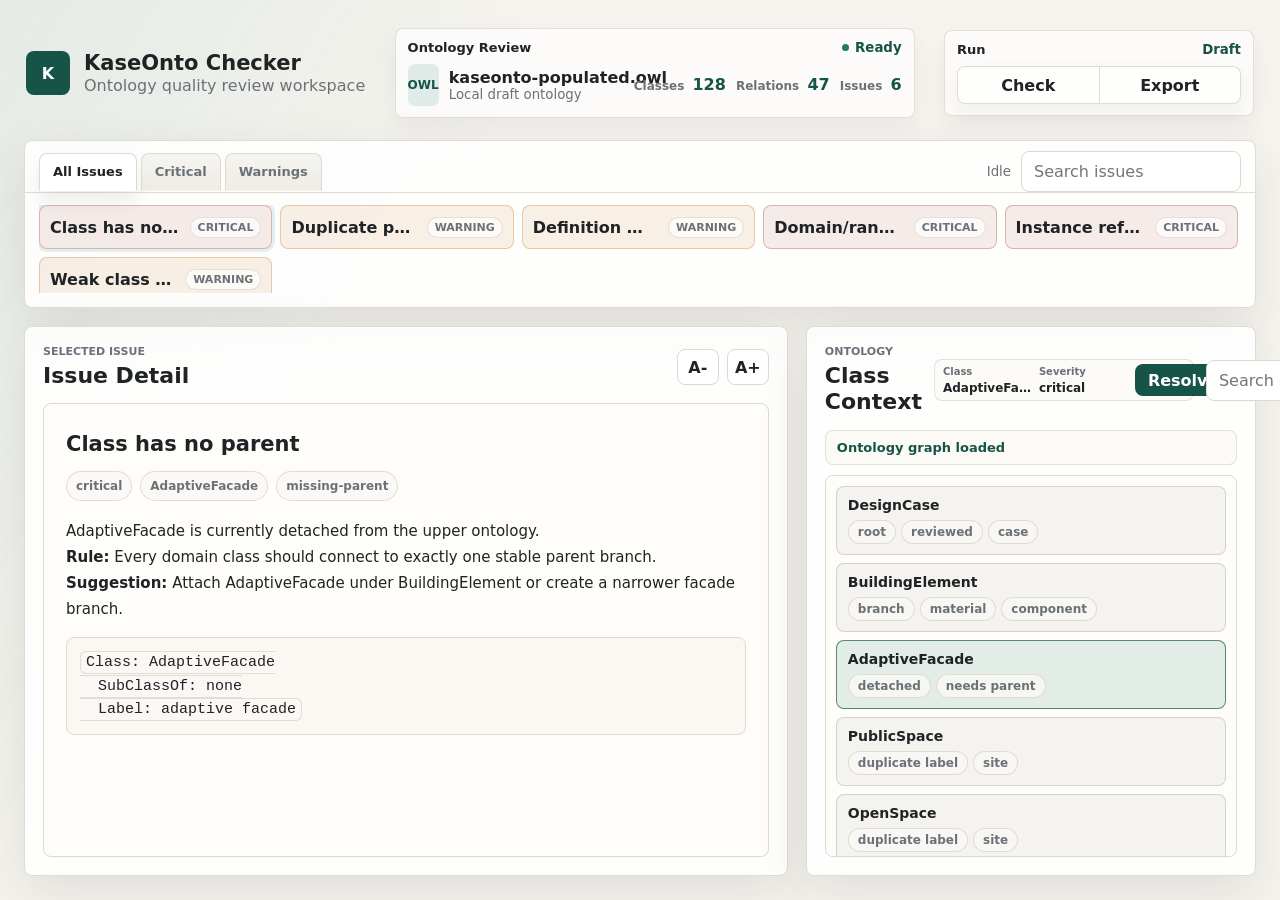
==== ontology checker/index.html @ 256a2a34 "init" ====
<!doctype html>
<html lang="zh-Hant">
  <head>
    <meta charset="utf-8" />
    <meta name="viewport" content="width=device-width, initial-scale=1" />
    <title>KaseOnto Ontology Checker</title>
    <link rel="stylesheet" href="./styles.css" />
  </head>
  <body>
    <main class="app-shell">
      <section class="main-column">
        <header class="brand">
          <div class="brand-main">
            <div class="brand-mark">K</div>
            <div>
              <h1>KaseOnto Checker</h1>
              <p>Ontology quality review workspace</p>
            </div>
          </div>

          <div class="compact-review document-summary" aria-label="Ontology summary">
            <div class="compact-review-title">
              <span>Ontology Review</span>
              <small><i></i>Ready</small>
            </div>
            <div class="document-file">
              <span class="file-icon">OWL</span>
              <span>
                <strong>kaseonto-populated.owl</strong>
                <small>Local draft ontology</small>
              </span>
            </div>
            <div class="compact-stats">
              <span>Classes <strong id="class-count">128</strong></span>
              <span>Relations <strong id="relation-count">47</strong></span>
              <span>Issues <strong id="issue-count">9</strong></span>
            </div>
          </div>

          <div class="compact-review result-card" aria-label="Checker actions">
            <div class="compact-review-title">
              <span>Run</span>
              <small>Draft</small>
            </div>
            <div class="result-actions">
              <button id="run-check" class="secondary-action" type="button">Check</button>
              <button id="export-report" class="secondary-action" type="button">Export</button>
            </div>
          </div>
        </header>

        <section class="panel issue-panel compact-issue-panel" aria-labelledby="issue-title">
          <div class="panel-heading">
            <div class="issue-tabs" role="tablist" aria-label="Issue list tabs">
              <button
                id="issue-title"
                class="issue-tab is-active"
                type="button"
                role="tab"
                aria-selected="true"
                data-filter="all"
              >
                All Issues
              </button>
              <button class="issue-tab" type="button" role="tab" aria-selected="false" data-filter="critical">
                Critical
              </button>
              <button class="issue-tab" type="button" role="tab" aria-selected="false" data-filter="warning">
                Warnings
              </button>
            </div>
            <div class="issue-head-actions">
              <small id="checker-status">Idle</small>
              <input id="issue-search" type="search" placeholder="Search issues" aria-label="Search issues" />
            </div>
          </div>
          <div id="issue-list" class="issue-list"></div>
        </section>

        <div class="review-grid">
          <section class="reader-card" aria-labelledby="detail-title">
            <div class="reader-toolbar">
              <div>
                <p class="eyebrow">Selected issue</p>
                <h2 id="detail-title">Issue Detail</h2>
              </div>
              <div class="reader-actions">
                <button id="decrease-font" class="icon-button" type="button" title="Decrease text size">A-</button>
                <button id="increase-font" class="icon-button" type="button" title="Increase text size">A+</button>
              </div>
            </div>
            <article id="issue-detail" class="issue-detail" tabindex="0"></article>
          </section>

          <section class="ontology-card" aria-labelledby="ontology-title">
            <div class="ontology-toolbar">
              <div>
                <p class="eyebrow">Ontology</p>
                <h2 id="ontology-title">Class Context</h2>
              </div>
              <div class="ontology-selection" aria-label="Selected ontology context">
                <div class="mapping-item">
                  <span>Class</span>
                  <strong id="selected-class-label">None</strong>
                </div>
                <div class="mapping-item">
                  <span>Severity</span>
                  <strong id="selected-severity-label">None</strong>
                </div>
                <button id="mark-resolved" class="save-population" type="button">Resolve</button>
              </div>
              <input id="class-search" type="search" placeholder="Search classes" aria-label="Search classes" />
            </div>
            <div id="ontology-status" class="ontology-status is-loaded">Ontology graph loaded</div>
            <div id="class-list" class="class-list" aria-label="Ontology classes"></div>
          </section>
        </div>
      </section>
    </main>

    <script src="./app.js"></script>
  </body>
</html>
---- ontology checker/styles.css ----
:root {
  color-scheme: light;
  --bg: #f6f4ef;
  --surface: #ffffff;
  --surface-soft: #faf8f4;
  --ink: #202325;
  --muted: #6b7177;
  --line: #ded9cf;
  --accent: #1f7a68;
  --accent-deep: #155447;
  --amber: #c57a28;
  --danger: #a44634;
  --blue: #4667b8;
  --shadow: 0 18px 50px rgba(35, 38, 40, 0.1);
  --radius: 8px;
  --reader-font-size: 15px;
}

* {
  box-sizing: border-box;
}

body {
  margin: 0;
  overflow: hidden;
  min-height: 100vh;
  background:
    linear-gradient(120deg, rgba(31, 122, 104, 0.08), transparent 32%),
    var(--bg);
  color: var(--ink);
  font-family:
    Inter, ui-sans-serif, system-ui, -apple-system, BlinkMacSystemFont, "Segoe UI",
    "Noto Sans TC", sans-serif;
}

button,
input {
  font: inherit;
}

button {
  cursor: pointer;
}

h1,
h2,
p {
  margin: 0;
}

.app-shell {
  height: 100vh;
  min-height: 100vh;
  padding: 24px;
}

.main-column {
  display: grid;
  grid-template-rows: auto 168px minmax(420px, 1fr);
  gap: 18px;
  height: calc(100vh - 48px);
  min-height: calc(100vh - 48px);
}

.brand {
  display: flex;
  align-items: center;
  justify-content: space-between;
  gap: 14px;
  padding: 4px 2px;
}

.brand-main {
  display: flex;
  align-items: center;
  gap: 14px;
  min-width: 0;
  flex: 0 1 auto;
}

.brand-mark {
  display: grid;
  width: 44px;
  height: 44px;
  place-items: center;
  border-radius: 8px;
  background: var(--accent-deep);
  color: white;
  font-weight: 800;
}

.brand h1 {
  font-size: 21px;
  line-height: 1.15;
}

.brand p,
small,
.eyebrow {
  color: var(--muted);
}

.compact-review {
  flex: 1;
  min-width: 310px;
  max-width: 520px;
  border: 1px solid rgba(222, 217, 207, 0.85);
  border-radius: 8px;
  background: rgba(255, 255, 255, 0.64);
  padding: 11px 12px;
  box-shadow: 0 10px 26px rgba(35, 38, 40, 0.06);
}

.document-summary {
  display: grid;
  grid-template-columns: minmax(180px, 1fr) auto;
  gap: 9px 14px;
}

.document-summary .compact-review-title {
  grid-column: 1 / -1;
}

.document-file {
  display: flex;
  min-width: 0;
  align-items: center;
  gap: 10px;
}

.document-file strong,
.document-file small {
  display: block;
}

.document-file strong {
  overflow: hidden;
  text-overflow: ellipsis;
  white-space: nowrap;
}

.file-icon {
  display: grid;
  width: 42px;
  height: 42px;
  place-items: center;
  border-radius: 7px;
  background: rgba(31, 122, 104, 0.12);
  color: var(--accent-deep);
  font-size: 12px;
  font-weight: 900;
}

.compact-review-title,
.compact-stats {
  display: flex;
  align-items: center;
  justify-content: space-between;
  gap: 10px;
}

.compact-review-title span {
  font-size: 13px;
  font-weight: 800;
}

.compact-review-title small {
  display: inline-flex;
  align-items: center;
  gap: 6px;
  color: var(--accent-deep);
  font-weight: 800;
}

.compact-review-title i {
  width: 7px;
  height: 7px;
  border-radius: 50%;
  background: var(--accent);
}

.compact-stats {
  justify-content: start;
}

.compact-stats span {
  color: var(--muted);
  font-size: 12px;
  font-weight: 700;
}

.compact-stats strong {
  margin-left: 4px;
  color: var(--accent-deep);
  font-size: 16px;
  line-height: 1;
}

.result-card {
  display: flex;
  flex: 0 0 310px;
  max-width: 310px;
  flex-direction: column;
  justify-content: space-between;
}

.result-card .compact-review-title {
  margin-bottom: 9px;
}

.result-actions {
  display: flex;
  align-items: center;
  overflow: hidden;
  border: 1px solid rgba(222, 217, 207, 0.9);
  border-radius: 8px;
  background: rgba(255, 255, 255, 0.68);
  box-shadow: 0 8px 20px rgba(35, 38, 40, 0.055);
}

.secondary-action {
  flex: 1;
  min-height: 36px;
  border: 0;
  border-radius: 0;
  background: transparent;
  color: var(--ink);
  padding: 8px 13px;
  font-weight: 800;
}

.result-actions .secondary-action + .secondary-action {
  border-left: 1px solid rgba(222, 217, 207, 0.9);
}

.secondary-action:hover {
  background: rgba(31, 122, 104, 0.09);
  color: var(--accent-deep);
}

.panel,
.reader-card,
.ontology-card {
  border: 1px solid rgba(222, 217, 207, 0.9);
  border-radius: var(--radius);
  background: rgba(255, 255, 255, 0.86);
  box-shadow: var(--shadow);
}

.panel-heading,
.reader-toolbar {
  display: flex;
  align-items: center;
  justify-content: space-between;
  gap: 16px;
}

.issue-panel {
  display: flex;
  flex-direction: column;
  min-height: 0;
  padding: 10px 14px 14px;
}

.issue-panel .panel-heading {
  align-items: center;
  border-bottom: 1px solid rgba(222, 217, 207, 0.9);
  gap: 12px;
  margin: 0 -14px 12px;
  padding: 0 14px;
}

.issue-tabs {
  display: flex;
  align-items: end;
  gap: 4px;
  min-width: 0;
}

.issue-tab {
  position: relative;
  min-height: 38px;
  border: 1px solid rgba(222, 217, 207, 0.95);
  border-bottom-color: transparent;
  border-radius: 8px 8px 0 0;
  color: var(--ink);
  padding: 8px 13px;
  font-size: 13px;
  font-weight: 850;
}

.issue-tab.is-active {
  background: rgba(255, 255, 255, 0.96);
  box-shadow: 0 10px 18px rgba(35, 38, 40, 0.07);
}

.issue-tab:not(.is-active) {
  background: linear-gradient(180deg, rgba(244, 242, 237, 0.82), rgba(232, 228, 219, 0.7));
  color: var(--muted);
}

.issue-tab:not(.is-active):hover {
  background: rgba(31, 122, 104, 0.08);
  color: var(--accent-deep);
}

.issue-head-actions {
  display: flex;
  align-items: center;
  gap: 10px;
}

#issue-search,
#class-search {
  width: 220px;
  border: 1px solid var(--line);
  border-radius: 8px;
  background: white;
  padding: 10px 12px;
  outline: none;
}

#issue-search:focus,
#class-search:focus {
  border-color: var(--accent);
  box-shadow: 0 0 0 3px rgba(31, 122, 104, 0.12);
}

.issue-list {
  display: grid;
  grid-template-columns: repeat(auto-fill, minmax(210px, 1fr));
  gap: 8px;
  flex: 1;
  min-height: 0;
  overflow: auto;
  padding-right: 3px;
}

.issue-chip {
  position: relative;
  display: flex;
  min-width: 0;
  align-items: center;
  justify-content: space-between;
  gap: 10px;
  min-height: 44px;
  border: 1px solid rgba(78, 82, 86, 0.24);
  border-radius: 8px;
  background: rgba(78, 82, 86, 0.08);
  color: var(--ink);
  padding: 9px 10px;
  text-align: left;
}

.issue-chip:hover,
.issue-chip.is-selected {
  border-color: rgba(21, 84, 71, 0.72);
  background: rgba(31, 122, 104, 0.14);
  box-shadow: 0 0 0 3px rgba(31, 122, 104, 0.11);
}

.issue-chip[data-severity="critical"] {
  border-color: rgba(164, 70, 52, 0.34);
  background: rgba(164, 70, 52, 0.1);
}

.issue-chip[data-severity="warning"] {
  border-color: rgba(197, 122, 40, 0.34);
  background: rgba(197, 122, 40, 0.11);
}

.issue-chip span {
  overflow: hidden;
  font-weight: 800;
  text-overflow: ellipsis;
  white-space: nowrap;
}

.issue-chip small {
  flex: 0 0 auto;
  border: 1px solid rgba(222, 217, 207, 0.8);
  border-radius: 999px;
  background: rgba(255, 255, 255, 0.68);
  padding: 3px 7px;
  font-size: 11px;
  font-weight: 850;
  text-transform: uppercase;
}

.review-grid {
  display: grid;
  grid-template-columns: minmax(0, 62%) minmax(340px, 1fr);
  gap: 18px;
  height: 100%;
  min-height: 0;
}

.reader-card,
.ontology-card {
  display: flex;
  min-height: 0;
  flex-direction: column;
  padding: 18px;
}

.reader-toolbar,
.ontology-toolbar {
  flex: 0 0 auto;
  padding-bottom: 14px;
}

.reader-toolbar h2,
.ontology-toolbar h2 {
  font-size: 22px;
  line-height: 1.2;
}

.eyebrow {
  margin-bottom: 5px;
  font-size: 11px;
  font-weight: 800;
  letter-spacing: 0;
  text-transform: uppercase;
}

.reader-actions {
  display: flex;
  gap: 8px;
}

.icon-button {
  width: 42px;
  height: 36px;
  border: 1px solid var(--line);
  border-radius: 8px;
  background: white;
  color: var(--ink);
  font-weight: 800;
}

.icon-button:hover {
  border-color: var(--accent);
  color: var(--accent-deep);
}

.issue-detail {
  flex: 1;
  min-height: 0;
  overflow: auto;
  border: 1px solid var(--line);
  border-radius: 8px;
  background: #fffdf9;
  padding: 22px;
  font-size: var(--reader-font-size);
  line-height: 1.72;
}

.issue-detail h3 {
  margin: 0 0 8px;
  font-size: 21px;
}

.issue-detail .detail-meta {
  display: flex;
  flex-wrap: wrap;
  gap: 8px;
  margin-bottom: 18px;
}

.issue-detail .detail-meta span,
.class-pill {
  border: 1px solid rgba(222, 217, 207, 0.9);
  border-radius: 999px;
  background: rgba(250, 248, 244, 0.82);
  color: var(--muted);
  padding: 4px 9px;
  font-size: 12px;
  font-weight: 800;
}

.issue-detail code {
  border: 1px solid rgba(222, 217, 207, 0.88);
  border-radius: 6px;
  background: rgba(250, 248, 244, 0.9);
  padding: 2px 5px;
}

.issue-detail pre {
  overflow: auto;
  border: 1px solid var(--line);
  border-radius: 8px;
  background: rgba(250, 248, 244, 0.76);
  padding: 13px;
  line-height: 1.55;
}

.ontology-toolbar {
  display: flex;
  align-items: center;
  justify-content: space-between;
  gap: 12px;
}

.ontology-selection {
  display: grid;
  grid-template-columns: minmax(88px, 1fr) minmax(88px, 1fr) auto;
  gap: 8px;
  align-items: center;
  flex: 1;
  min-width: 260px;
  min-height: 42px;
  border: 1px solid rgba(222, 217, 207, 0.78);
  border-radius: 8px;
  background: rgba(250, 248, 244, 0.58);
  padding: 4px 6px 4px 8px;
}

.mapping-item {
  min-width: 0;
}

.mapping-item span {
  display: block;
  color: var(--muted);
  font-size: 10px;
  font-weight: 800;
}

.mapping-item strong {
  display: block;
  overflow: hidden;
  margin-top: 4px;
  color: var(--ink);
  font-size: 12px;
  text-overflow: ellipsis;
  white-space: nowrap;
}

.save-population {
  min-height: 32px;
  border: 1px solid rgba(21, 84, 71, 0.36);
  border-radius: 8px;
  background: var(--accent-deep);
  color: white;
  padding: 5px 12px;
  font-weight: 850;
}

.save-population:hover {
  background: var(--accent);
}

.ontology-status {
  margin-bottom: 10px;
  border: 1px solid rgba(222, 217, 207, 0.76);
  border-radius: 8px;
  background: rgba(250, 248, 244, 0.7);
  color: var(--muted);
  padding: 9px 11px;
  font-size: 13px;
  font-weight: 700;
}

.ontology-status.is-loaded {
  color: var(--accent-deep);
}

.class-list {
  display: flex;
  flex: 1;
  min-height: 0;
  overflow: auto;
  flex-direction: column;
  gap: 8px;
  border: 1px solid var(--line);
  border-radius: 8px;
  background: #fffdf9;
  padding: 10px;
}

.class-row {
  border: 1px solid rgba(78, 82, 86, 0.2);
  border-radius: 8px;
  background: rgba(78, 82, 86, 0.06);
  color: var(--ink);
  padding: 10px 11px;
  text-align: left;
}

.class-row.is-active {
  border-color: rgba(21, 84, 71, 0.68);
  background: rgba(31, 122, 104, 0.12);
}

.class-row strong {
  display: block;
  overflow: hidden;
  margin-bottom: 7px;
  font-size: 14px;
  text-overflow: ellipsis;
  white-space: nowrap;
}

.class-row div {
  display: flex;
  flex-wrap: wrap;
  gap: 5px;
}

@media (max-width: 980px) {
  body {
    overflow: auto;
  }

  .app-shell {
    height: auto;
  }

  .main-column {
    height: auto;
    min-height: auto;
    grid-template-rows: auto;
  }

  .brand,
  .ontology-toolbar,
  .panel-heading {
    align-items: stretch;
    flex-direction: column;
  }

  .compact-review,
  .result-card {
    width: 100%;
    max-width: none;
  }

  .review-grid {
    grid-template-columns: 1fr;
    height: auto;
  }

  .reader-card,
  .ontology-card,
  .issue-panel {
    min-height: 420px;
  }

  .issue-list {
    max-height: 260px;
  }
}

@media (max-width: 520px) {
  .app-shell {
    padding: 14px;
  }

  .issue-head-actions,
  .ontology-selection {
    align-items: stretch;
    flex-direction: column;
  }

  .ontology-selection {
    display: flex;
  }

  #issue-search,
  #class-search {
    width: 100%;
  }
}
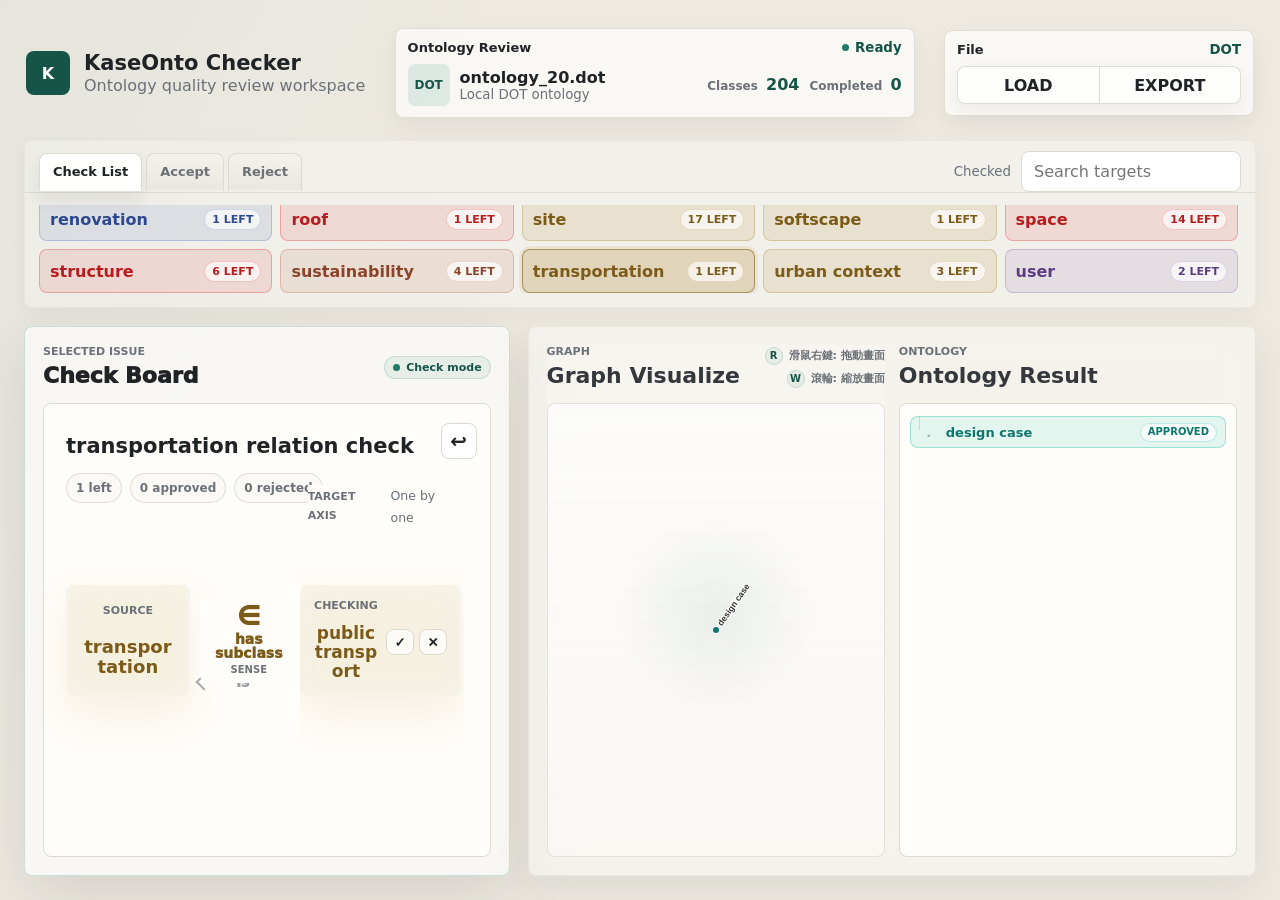
==== commit 0608bfae: "CHECKER FINISH" ====
--- a/ontology checker/index.html
+++ b/ontology checker/index.html
@@ -24,27 +24,27 @@
               <small><i></i>Ready</small>
             </div>
             <div class="document-file">
-              <span class="file-icon">OWL</span>
+              <span class="file-icon">DOT</span>
               <span>
-                <strong>kaseonto-populated.owl</strong>
-                <small>Local draft ontology</small>
+                <strong id="ontology-file-name">ontology_20.dot</strong>
+                <small>Local DOT ontology</small>
               </span>
             </div>
             <div class="compact-stats">
               <span>Classes <strong id="class-count">128</strong></span>
-              <span>Relations <strong id="relation-count">47</strong></span>
-              <span>Issues <strong id="issue-count">9</strong></span>
+              <span>Completed <strong id="issue-count">0</strong></span>
             </div>
           </div>
 
           <div class="compact-review result-card" aria-label="Checker actions">
             <div class="compact-review-title">
-              <span>Run</span>
-              <small>Draft</small>
+              <span>File</span>
+              <small>DOT</small>
             </div>
             <div class="result-actions">
-              <button id="run-check" class="secondary-action" type="button">Check</button>
-              <button id="export-report" class="secondary-action" type="button">Export</button>
+              <button id="load-dot" class="secondary-action" type="button">LOAD</button>
+              <button id="export-report" class="secondary-action" type="button">EXPORT</button>
+              <input id="dot-file-input" class="file-input" type="file" accept=".dot,text/vnd.graphviz,text/plain" />
             </div>
           </div>
         </header>
@@ -58,20 +58,20 @@
                 type="button"
                 role="tab"
                 aria-selected="true"
-                data-filter="all"
+                data-filter="checklist"
               >
-                All Issues
+                Check List
               </button>
-              <button class="issue-tab" type="button" role="tab" aria-selected="false" data-filter="critical">
-                Critical
+              <button class="issue-tab" type="button" role="tab" aria-selected="false" data-filter="accept">
+                Accept
               </button>
-              <button class="issue-tab" type="button" role="tab" aria-selected="false" data-filter="warning">
-                Warnings
+              <button class="issue-tab" type="button" role="tab" aria-selected="false" data-filter="reject">
+                Reject
               </button>
             </div>
             <div class="issue-head-actions">
               <small id="checker-status">Idle</small>
-              <input id="issue-search" type="search" placeholder="Search issues" aria-label="Search issues" />
+              <input id="issue-search" type="search" placeholder="Search targets" aria-label="Search targets" />
             </div>
           </div>
           <div id="issue-list" class="issue-list"></div>
@@ -82,42 +82,75 @@
             <div class="reader-toolbar">
               <div>
                 <p class="eyebrow">Selected issue</p>
-                <h2 id="detail-title">Issue Detail</h2>
+                <h2 id="detail-title">Check Board</h2>
               </div>
               <div class="reader-actions">
-                <button id="decrease-font" class="icon-button" type="button" title="Decrease text size">A-</button>
-                <button id="increase-font" class="icon-button" type="button" title="Increase text size">A+</button>
+                <small id="checking-mode-status" class="mode-status"><i></i>Check mode</small>
               </div>
             </div>
+            <button id="back-target" class="back-button" type="button" title="Return to previous target">↩</button>
             <article id="issue-detail" class="issue-detail" tabindex="0"></article>
           </section>
 
-          <section class="ontology-card" aria-labelledby="ontology-title">
-            <div class="ontology-toolbar">
-              <div>
-                <p class="eyebrow">Ontology</p>
-                <h2 id="ontology-title">Class Context</h2>
-              </div>
-              <div class="ontology-selection" aria-label="Selected ontology context">
-                <div class="mapping-item">
-                  <span>Class</span>
-                  <strong id="selected-class-label">None</strong>
+          <section class="ontology-card" aria-label="Ontology result workspace">
+            <div class="ontology-result-grid">
+              <!-- 左側先保留 graph visualize 的視覺容器，之後可接上即時 graph rendering。 -->
+              <section class="graph-panel" aria-labelledby="graph-title">
+                <div class="graph-panel-heading">
+                  <div>
+                    <p class="eyebrow">Graph</p>
+                    <h2 id="graph-title">Graph Visualize</h2>
+                  </div>
+                  <div class="graph-help" aria-label="Graph controls">
+                    <div class="graph-help-item">
+                      <span class="graph-help-icon" aria-hidden="true">R</span>
+                      <span>滑鼠右鍵: 拖動畫面</span>
+                    </div>
+                    <div class="graph-help-item">
+                      <span class="graph-help-icon" aria-hidden="true">W</span>
+                      <span>滾輪: 縮放畫面</span>
+                    </div>
+                  </div>
                 </div>
-                <div class="mapping-item">
-                  <span>Severity</span>
-                  <strong id="selected-severity-label">None</strong>
+                <div id="graph-visualize" class="graph-visualize" role="img" aria-label="Ontology result radial graph"></div>
+              </section>
+
+              <!-- 右側維持既有 Ontology Result tree，讓目前的 selection 與搜尋邏輯不用改。 -->
+              <section class="result-panel" aria-labelledby="ontology-title">
+                <div class="ontology-toolbar">
+                  <div>
+                    <p class="eyebrow">Ontology</p>
+                    <h2 id="ontology-title">Ontology Result</h2>
+                  </div>
                 </div>
-                <button id="mark-resolved" class="save-population" type="button">Resolve</button>
-              </div>
-              <input id="class-search" type="search" placeholder="Search classes" aria-label="Search classes" />
+                <div id="class-list" class="class-list ontology-tree" role="tree" aria-label="Ontology result"></div>
+              </section>
             </div>
-            <div id="ontology-status" class="ontology-status is-loaded">Ontology graph loaded</div>
-            <div id="class-list" class="class-list" aria-label="Ontology classes"></div>
           </section>
         </div>
       </section>
     </main>
 
+    <dialog id="export-dialog" class="export-dialog" aria-labelledby="export-dialog-title">
+      <form id="export-form" class="export-dialog-panel" method="dialog">
+        <div class="export-dialog-heading">
+          <div>
+            <p class="eyebrow">File</p>
+            <h2 id="export-dialog-title">Export DOT</h2>
+          </div>
+          <button id="export-cancel" class="export-close-button" type="button" aria-label="Close export dialog">×</button>
+        </div>
+        <label class="export-field">
+          <span>Filename</span>
+          <input id="export-file-name" type="text" autocomplete="off" spellcheck="false" />
+        </label>
+        <p class="export-help">Choose where to save this checked ontology DOT file.</p>
+        <div class="export-dialog-actions">
+          <button class="secondary-action" type="button" id="export-save">SAVE AS</button>
+        </div>
+      </form>
+    </dialog>
+
     <script src="./app.js"></script>
   </body>
 </html>
--- a/ontology checker/styles.css
+++ b/ontology checker/styles.css
@@ -1,6 +1,6 @@
-:root {
+﻿:root {
   color-scheme: light;
-  --bg: #f6f4ef;
+  --bg: #eeeae2;
   --surface: #ffffff;
   --surface-soft: #faf8f4;
   --ink: #202325;
@@ -16,6 +16,82 @@
   --reader-font-size: 15px;
 }
 
+/* v1 ??sense ??拙楊?城????????桀??瞏???? branch class ?穿?蟡??? sense ?遴???*/
+.issue-chip,
+.relation-source,
+.relation-connector,
+.relation-target,
+.class-row,
+.ontology-node {
+  --branch-bg: rgba(78, 82, 86, 0.08);
+  --branch-border: rgba(78, 82, 86, 0.2);
+  --branch-strong-bg: rgba(78, 82, 86, 0.18);
+  --branch-strong-border: rgba(78, 82, 86, 0.42);
+  --branch-ink: #44494e;
+  --branch-chip-bg: rgba(78, 82, 86, 0.08);
+  --branch-chip-border: rgba(78, 82, 86, 0.16);
+}
+
+.branch-design-case {
+  --branch-bg: rgba(20, 184, 166, 0.12);
+  --branch-border: rgba(20, 184, 166, 0.34);
+  --branch-strong-bg: rgba(20, 184, 166, 0.25);
+  --branch-strong-border: rgba(15, 118, 110, 0.68);
+  --branch-ink: #0f766e;
+  --branch-chip-bg: rgba(20, 184, 166, 0.11);
+  --branch-chip-border: rgba(20, 184, 166, 0.26);
+}
+
+.branch-building {
+  --branch-bg: rgba(220, 38, 38, 0.11);
+  --branch-border: rgba(220, 38, 38, 0.3);
+  --branch-strong-bg: rgba(220, 38, 38, 0.23);
+  --branch-strong-border: rgba(185, 28, 28, 0.62);
+  --branch-ink: #b91c1c;
+  --branch-chip-bg: rgba(220, 38, 38, 0.1);
+  --branch-chip-border: rgba(220, 38, 38, 0.24);
+}
+
+.branch-event {
+  --branch-bg: rgba(70, 103, 184, 0.11);
+  --branch-border: rgba(70, 103, 184, 0.28);
+  --branch-strong-bg: rgba(70, 103, 184, 0.22);
+  --branch-strong-border: rgba(45, 72, 143, 0.56);
+  --branch-ink: #2d488f;
+  --branch-chip-bg: rgba(70, 103, 184, 0.1);
+  --branch-chip-border: rgba(70, 103, 184, 0.22);
+}
+
+.branch-issue {
+  --branch-bg: rgba(183, 96, 62, 0.12);
+  --branch-border: rgba(183, 96, 62, 0.3);
+  --branch-strong-bg: rgba(183, 96, 62, 0.23);
+  --branch-strong-border: rgba(139, 68, 42, 0.58);
+  --branch-ink: #8b442a;
+  --branch-chip-bg: rgba(183, 96, 62, 0.1);
+  --branch-chip-border: rgba(183, 96, 62, 0.22);
+}
+
+.branch-participant {
+  --branch-bg: rgba(123, 88, 166, 0.11);
+  --branch-border: rgba(123, 88, 166, 0.28);
+  --branch-strong-bg: rgba(123, 88, 166, 0.22);
+  --branch-strong-border: rgba(92, 61, 132, 0.56);
+  --branch-ink: #5c3d84;
+  --branch-chip-bg: rgba(123, 88, 166, 0.1);
+  --branch-chip-border: rgba(123, 88, 166, 0.22);
+}
+
+.branch-site {
+  --branch-bg: rgba(169, 126, 37, 0.13);
+  --branch-border: rgba(169, 126, 37, 0.3);
+  --branch-strong-bg: rgba(169, 126, 37, 0.24);
+  --branch-strong-border: rgba(124, 90, 24, 0.58);
+  --branch-ink: #7c5a18;
+  --branch-chip-bg: rgba(169, 126, 37, 0.11);
+  --branch-chip-border: rgba(169, 126, 37, 0.24);
+}
+
 * {
   box-sizing: border-box;
 }
@@ -25,7 +101,7 @@
   overflow: hidden;
   min-height: 100vh;
   background:
-    linear-gradient(120deg, rgba(31, 122, 104, 0.08), transparent 32%),
+    linear-gradient(120deg, rgba(31, 122, 104, 0.045), transparent 32%),
     var(--bg);
   color: var(--ink);
   font-family:
@@ -211,6 +287,7 @@
 .result-actions {
   display: flex;
   align-items: center;
+  position: relative;
   overflow: hidden;
   border: 1px solid rgba(222, 217, 207, 0.9);
   border-radius: 8px;
@@ -238,6 +315,108 @@
   color: var(--accent-deep);
 }
 
+.file-input {
+  /* LOAD 用原生 file picker，但視覺上只保留 iOS 風格的 LOAD 按鈕。 */
+  position: absolute;
+  width: 1px;
+  height: 1px;
+  opacity: 0;
+  pointer-events: none;
+}
+
+.export-dialog {
+  width: min(420px, calc(100vw - 36px));
+  border: 0;
+  border-radius: 14px;
+  background: transparent;
+  color: var(--ink);
+  padding: 0;
+}
+
+.export-dialog::backdrop {
+  background: rgba(32, 35, 37, 0.18);
+}
+
+.export-dialog-panel {
+  display: grid;
+  gap: 14px;
+  border: 1px solid rgba(222, 217, 207, 0.9);
+  border-radius: 14px;
+  background: rgba(255, 255, 255, 0.96);
+  padding: 18px;
+  box-shadow: 0 22px 70px rgba(35, 38, 40, 0.2);
+}
+
+.export-dialog-heading {
+  display: flex;
+  align-items: start;
+  justify-content: space-between;
+  gap: 16px;
+}
+
+.export-dialog-heading h2 {
+  font-size: 22px;
+  line-height: 1.15;
+}
+
+.export-close-button {
+  display: grid;
+  width: 32px;
+  height: 32px;
+  place-items: center;
+  border: 1px solid rgba(222, 217, 207, 0.9);
+  border-radius: 8px;
+  background: rgba(255, 255, 255, 0.86);
+  color: var(--muted);
+  font-size: 20px;
+  font-weight: 850;
+  line-height: 1;
+}
+
+.export-close-button:hover {
+  border-color: rgba(164, 70, 52, 0.25);
+  color: var(--danger);
+}
+
+.export-field {
+  display: grid;
+  gap: 7px;
+}
+
+.export-field span,
+.export-help {
+  color: var(--muted);
+  font-size: 12px;
+  font-weight: 800;
+}
+
+.export-field input {
+  width: 100%;
+  border: 1px solid rgba(222, 217, 207, 0.95);
+  border-radius: 8px;
+  background: #fffdf9;
+  color: var(--ink);
+  padding: 10px 11px;
+  font-weight: 750;
+}
+
+.export-field input:focus {
+  border-color: rgba(31, 122, 104, 0.48);
+  outline: 3px solid rgba(31, 122, 104, 0.12);
+}
+
+.export-help {
+  margin-top: -5px;
+}
+
+.export-dialog-actions {
+  display: flex;
+  overflow: hidden;
+  border: 1px solid rgba(222, 217, 207, 0.9);
+  border-radius: 8px;
+  background: rgba(255, 255, 255, 0.74);
+}
+
 .panel,
 .reader-card,
 .ontology-card {
@@ -245,6 +424,42 @@
   border-radius: var(--radius);
   background: rgba(255, 255, 255, 0.86);
   box-shadow: var(--shadow);
+}
+
+.reader-card,
+.ontology-card {
+  /* Relation Review 與 Result 工作區的最外層大框改成半透明底，保留內部元件可讀性。 */
+  border-color: rgba(222, 217, 207, 0.62);
+  background: rgba(255, 255, 255, 0.52);
+  backdrop-filter: blur(18px) saturate(1.16);
+}
+
+.reader-card {
+  /* Check Board 是主要操作層：提高亮度、邊框和陰影，讓視線先落在判定介面。 */
+  border-color: rgba(31, 122, 104, 0.2);
+  background: rgba(255, 255, 255, 0.62);
+  box-shadow: 0 20px 62px rgba(35, 38, 40, 0.13);
+}
+
+.ontology-card {
+  /* Graph / Result 是第二層資訊：保留玻璃感，但視覺權重比 Check Board 弱。 */
+  border-color: rgba(222, 217, 207, 0.44);
+  background: rgba(255, 255, 255, 0.38);
+  box-shadow: 0 14px 40px rgba(35, 38, 40, 0.085);
+}
+
+.issue-panel {
+  /* Check List / Accept / Reject 是 queue 層：降低背景與陰影，避免搶過主工作區。 */
+  border-color: rgba(222, 217, 207, 0.34);
+  background: rgba(255, 255, 255, 0.28);
+  box-shadow: 0 7px 20px rgba(35, 38, 40, 0.045);
+}
+
+.reader-card.is-edit-mode {
+  border: 3px solid #ff0000;
+  box-shadow:
+    0 0 0 4px rgba(255, 0, 0, 0.16),
+    0 18px 50px rgba(255, 0, 0, 0.16);
 }
 
 .panel-heading,
@@ -310,8 +525,7 @@
   gap: 10px;
 }
 
-#issue-search,
-#class-search {
+#issue-search {
   width: 220px;
   border: 1px solid var(--line);
   border-radius: 8px;
@@ -320,8 +534,7 @@
   outline: none;
 }
 
-#issue-search:focus,
-#class-search:focus {
+#issue-search:focus {
   border-color: var(--accent);
   box-shadow: 0 0 0 3px rgba(31, 122, 104, 0.12);
 }
@@ -344,9 +557,9 @@
   justify-content: space-between;
   gap: 10px;
   min-height: 44px;
-  border: 1px solid rgba(78, 82, 86, 0.24);
-  border-radius: 8px;
-  background: rgba(78, 82, 86, 0.08);
+  border: 1px solid var(--branch-border);
+  border-radius: 8px;
+  background: var(--branch-bg);
   color: var(--ink);
   padding: 9px 10px;
   text-align: left;
@@ -354,9 +567,9 @@
 
 .issue-chip:hover,
 .issue-chip.is-selected {
-  border-color: rgba(21, 84, 71, 0.72);
-  background: rgba(31, 122, 104, 0.14);
-  box-shadow: 0 0 0 3px rgba(31, 122, 104, 0.11);
+  border-color: var(--branch-strong-border);
+  background: var(--branch-strong-bg);
+  box-shadow: 0 0 0 3px var(--branch-chip-bg);
 }
 
 .issue-chip[data-severity="critical"] {
@@ -369,18 +582,48 @@
   background: rgba(197, 122, 40, 0.11);
 }
 
+.issue-chip[data-decision="approved"] {
+  border-color: var(--branch-border);
+  background: var(--branch-bg);
+}
+
+.issue-chip[data-decision="rejected"] {
+  border-color: var(--branch-border);
+  background: var(--branch-bg);
+}
+
+.issue-chip.is-dead,
+.issue-chip.is-dead:hover {
+  border-color: rgba(120, 124, 128, 0.24);
+  background: rgba(120, 124, 128, 0.1);
+  box-shadow: none;
+  opacity: 0.62;
+}
+
+.issue-chip.is-dead span,
+.issue-chip.is-dead small {
+  color: #6f7479;
+}
+
+.issue-chip.is-dead small {
+  border-color: rgba(120, 124, 128, 0.2);
+  background: rgba(255, 255, 255, 0.48);
+}
+
 .issue-chip span {
   overflow: hidden;
   font-weight: 800;
+  color: var(--branch-ink);
   text-overflow: ellipsis;
   white-space: nowrap;
 }
 
 .issue-chip small {
   flex: 0 0 auto;
-  border: 1px solid rgba(222, 217, 207, 0.8);
+  border: 1px solid var(--branch-chip-border);
   border-radius: 999px;
   background: rgba(255, 255, 255, 0.68);
+  color: var(--branch-ink);
   padding: 3px 7px;
   font-size: 11px;
   font-weight: 850;
@@ -389,7 +632,7 @@
 
 .review-grid {
   display: grid;
-  grid-template-columns: minmax(0, 62%) minmax(340px, 1fr);
+  grid-template-columns: minmax(430px, 2fr) minmax(0, 3fr);
   gap: 18px;
   height: 100%;
   min-height: 0;
@@ -401,6 +644,156 @@
   min-height: 0;
   flex-direction: column;
   padding: 18px;
+}
+
+.reader-card {
+  position: relative;
+}
+
+/* Result 獢撌血??嚗椰?湧???graph嚗?港???函? ontology tree??*/
+.ontology-result-grid {
+  display: grid;
+  grid-template-columns: minmax(0, 1fr) minmax(0, 1fr);
+  gap: 14px;
+  flex: 1;
+  min-height: 0;
+}
+
+.graph-panel,
+.result-panel {
+  display: flex;
+  min-width: 0;
+  min-height: 0;
+  flex-direction: column;
+}
+
+.graph-panel {
+  border-radius: 12px;
+  background: rgba(250, 248, 244, 0.5);
+  padding: 0;
+}
+
+.graph-panel-heading {
+  display: flex;
+  align-items: center;
+  justify-content: space-between;
+  gap: 12px;
+  flex: 0 0 auto;
+  padding-bottom: 14px;
+}
+
+.graph-panel-heading h2 {
+  font-size: 22px;
+  line-height: 1.2;
+}
+
+.graph-help {
+  display: grid;
+  flex: 0 0 auto;
+  gap: 5px;
+  justify-items: end;
+  color: var(--muted);
+  font-size: 11px;
+  font-weight: 800;
+}
+
+.graph-help-item {
+  display: flex;
+  align-items: center;
+  gap: 6px;
+  white-space: nowrap;
+}
+
+.graph-help-icon {
+  display: grid;
+  width: 18px;
+  height: 18px;
+  place-items: center;
+  border: 1px solid rgba(31, 122, 104, 0.18);
+  border-radius: 999px;
+  background: rgba(31, 122, 104, 0.07);
+  color: var(--accent-deep);
+  font-size: 10px;
+  font-weight: 900;
+  line-height: 1;
+}
+
+.graph-visualize {
+  position: relative;
+  flex: 1;
+  min-height: 0;
+  overflow: auto;
+  overscroll-behavior: contain;
+  scrollbar-width: none;
+  border: 1px solid rgba(222, 217, 207, 0.76);
+  border-radius: 8px;
+  background:
+    radial-gradient(circle at 50% 46%, rgba(31, 122, 104, 0.08), transparent 34%),
+    linear-gradient(180deg, rgba(255, 255, 255, 0.62), rgba(250, 248, 244, 0.72));
+  cursor: default;
+  user-select: none;
+}
+
+.graph-visualize::-webkit-scrollbar {
+  display: none;
+}
+
+.graph-visualize.is-panning {
+  cursor: grabbing;
+}
+
+.graph-visualize svg {
+  display: block;
+  min-width: 100%;
+  min-height: 100%;
+  margin: auto;
+}
+
+.graph-link {
+  fill: none;
+  stroke-width: 1.8;
+  stroke-opacity: 0.42;
+}
+
+.graph-node {
+  cursor: pointer;
+}
+
+.graph-node-shape {
+  stroke: rgba(255, 255, 255, 0.92);
+  stroke-width: 1.5;
+}
+
+.graph-node.is-selected .graph-node-shape {
+  stroke: #202325;
+  stroke-width: 2.4;
+}
+
+.graph-node.is-path,
+.graph-node.is-dead {
+  opacity: 0.48;
+}
+
+.graph-label {
+  fill: #2f3438;
+  font-family: Arial, sans-serif;
+  font-size: 11px;
+  font-weight: 700;
+  paint-order: stroke;
+  pointer-events: none;
+  stroke: rgba(255, 253, 249, 0.92);
+  stroke-linejoin: round;
+  stroke-width: 3px;
+}
+
+.graph-empty {
+  display: grid;
+  height: 100%;
+  min-height: 280px;
+  place-items: center;
+  color: var(--muted);
+  font-size: 13px;
+  font-weight: 800;
 }
 
 .reader-toolbar,
@@ -413,6 +806,48 @@
 .ontology-toolbar h2 {
   font-size: 22px;
   line-height: 1.2;
+}
+
+.reader-toolbar h2 {
+  /* 主操作區標題稍微加重，建立比 Result 區更高的視覺層級。 */
+  color: var(--ink);
+  font-weight: 920;
+}
+
+.ontology-toolbar h2,
+.graph-panel-heading h2 {
+  color: #34383c;
+  font-weight: 820;
+}
+
+.mode-status {
+  display: inline-flex;
+  align-items: center;
+  gap: 6px;
+  border: 1px solid rgba(31, 122, 104, 0.16);
+  border-radius: 999px;
+  background: rgba(31, 122, 104, 0.08);
+  color: var(--accent-deep);
+  padding: 4px 8px;
+  font-size: 11px;
+  font-weight: 850;
+}
+
+.mode-status i {
+  width: 7px;
+  height: 7px;
+  border-radius: 999px;
+  background: var(--accent);
+}
+
+.mode-status.is-edit-mode {
+  border-color: rgba(164, 70, 52, 0.2);
+  background: rgba(164, 70, 52, 0.1);
+  color: var(--danger);
+}
+
+.mode-status.is-edit-mode i {
+  background: var(--danger);
 }
 
 .eyebrow {
@@ -443,6 +878,42 @@
   color: var(--accent-deep);
 }
 
+.back-button {
+  position: absolute;
+  z-index: 3;
+  top: 96px;
+  right: 32px;
+  display: grid;
+  width: 36px;
+  height: 36px;
+  place-items: center;
+  border: 1px solid var(--line);
+  border-radius: 8px;
+  background: white;
+  color: var(--ink);
+  padding: 0;
+  font-size: 20px;
+  font-weight: 850;
+  line-height: 1;
+}
+
+.back-button.is-check-mode-return {
+  width: auto;
+  min-width: 142px;
+  padding: 0 12px;
+  font-size: 13px;
+}
+
+.back-button:hover:not(:disabled) {
+  border-color: var(--accent);
+  color: var(--accent-deep);
+}
+
+.back-button:disabled {
+  cursor: not-allowed;
+  opacity: 0.42;
+}
+
 .issue-detail {
   flex: 1;
   min-height: 0;
@@ -450,7 +921,7 @@
   border: 1px solid var(--line);
   border-radius: 8px;
   background: #fffdf9;
-  padding: 22px;
+  padding: 24px 22px 22px;
   font-size: var(--reader-font-size);
   line-height: 1.72;
 }
@@ -464,7 +935,7 @@
   display: flex;
   flex-wrap: wrap;
   gap: 8px;
-  margin-bottom: 18px;
+  margin-bottom: 8px;
 }
 
 .issue-detail .detail-meta span,
@@ -494,102 +965,845 @@
   line-height: 1.55;
 }
 
-.ontology-toolbar {
-  display: flex;
+/* ?謚??潘撓貔????source?蹍河lation?蹍柑rget ?岳?????曇????reviewer ??剛??皝?????伍??target??*/
+.relation-review {
+  display: grid;
+  grid-template-columns: minmax(104px, 0.72fr) minmax(84px, 0.5fr) minmax(156px, 1fr);
   align-items: center;
-  justify-content: space-between;
-  gap: 12px;
-}
-
-.ontology-selection {
-  display: grid;
-  grid-template-columns: minmax(88px, 1fr) minmax(88px, 1fr) auto;
-  gap: 8px;
-  align-items: center;
-  flex: 1;
-  min-width: 260px;
-  min-height: 42px;
-  border: 1px solid rgba(222, 217, 207, 0.78);
-  border-radius: 8px;
-  background: rgba(250, 248, 244, 0.58);
-  padding: 4px 6px 4px 8px;
-}
-
-.mapping-item {
-  min-width: 0;
-}
-
-.mapping-item span {
+  gap: 10px;
+  min-height: 228px;
+  margin-top: -38px;
+}
+
+.relation-review.is-compact {
+  margin-top: 22px;
+}
+
+/* Relation Review 鋆∠? sense ?脣靽? 0.1 ??摨佗?霈?source / target 蝬剜?瘛∠???脯?*/
+.relation-review .branch-design-case {
+  --branch-bg: rgba(20, 184, 166, 0.1);
+  --branch-border: rgba(20, 184, 166, 0.1);
+  --branch-strong-bg: rgba(20, 184, 166, 0.1);
+  --branch-strong-border: rgba(15, 118, 110, 0.1);
+  --branch-chip-bg: rgba(20, 184, 166, 0.1);
+  --branch-chip-border: rgba(20, 184, 166, 0.1);
+}
+
+.relation-review .branch-building {
+  --branch-bg: rgba(220, 38, 38, 0.1);
+  --branch-border: rgba(220, 38, 38, 0.1);
+  --branch-strong-bg: rgba(220, 38, 38, 0.1);
+  --branch-strong-border: rgba(185, 28, 28, 0.1);
+  --branch-chip-bg: rgba(220, 38, 38, 0.1);
+  --branch-chip-border: rgba(220, 38, 38, 0.1);
+}
+
+.relation-review .branch-event {
+  --branch-bg: rgba(70, 103, 184, 0.1);
+  --branch-border: rgba(70, 103, 184, 0.1);
+  --branch-strong-bg: rgba(70, 103, 184, 0.1);
+  --branch-strong-border: rgba(45, 72, 143, 0.1);
+  --branch-chip-bg: rgba(70, 103, 184, 0.1);
+  --branch-chip-border: rgba(70, 103, 184, 0.1);
+}
+
+.relation-review .branch-issue {
+  --branch-bg: rgba(183, 96, 62, 0.1);
+  --branch-border: rgba(183, 96, 62, 0.1);
+  --branch-strong-bg: rgba(183, 96, 62, 0.1);
+  --branch-strong-border: rgba(139, 68, 42, 0.1);
+  --branch-chip-bg: rgba(183, 96, 62, 0.1);
+  --branch-chip-border: rgba(183, 96, 62, 0.1);
+}
+
+.relation-review .branch-participant {
+  --branch-bg: rgba(123, 88, 166, 0.1);
+  --branch-border: rgba(123, 88, 166, 0.1);
+  --branch-strong-bg: rgba(123, 88, 166, 0.1);
+  --branch-strong-border: rgba(92, 61, 132, 0.1);
+  --branch-chip-bg: rgba(123, 88, 166, 0.1);
+  --branch-chip-border: rgba(123, 88, 166, 0.1);
+}
+
+.relation-review .branch-site {
+  --branch-bg: rgba(169, 126, 37, 0.1);
+  --branch-border: rgba(169, 126, 37, 0.1);
+  --branch-strong-bg: rgba(169, 126, 37, 0.1);
+  --branch-strong-border: rgba(124, 90, 24, 0.1);
+  --branch-chip-bg: rgba(169, 126, 37, 0.1);
+  --branch-chip-border: rgba(169, 126, 37, 0.1);
+}
+
+.relation-source {
+  position: relative;
+  overflow: hidden;
+  border: 0;
+  border-radius: 8px;
+  background: var(--branch-strong-bg);
+  box-shadow:
+    0 1px 0 rgba(255, 255, 255, 0.74) inset,
+    0 18px 42px var(--branch-chip-bg);
+  backdrop-filter: blur(24px) saturate(1.4);
+}
+
+.relation-source::before,
+.relation-target.is-current::before {
+  position: absolute;
+  inset: 0;
+  border-radius: inherit;
+  background: rgba(255, 255, 255, 0.18);
+  content: "";
+  mix-blend-mode: screen;
+  pointer-events: none;
+}
+
+.relation-source::after,
+.relation-target.is-current::after {
+  position: absolute;
+  inset: 0;
+  border-radius: inherit;
+  background: rgba(255, 255, 255, 0.16);
+  backdrop-filter: blur(10px);
+  content: "";
+  pointer-events: none;
+}
+
+.relation-source {
+  display: grid;
+  min-height: 112px;
+  place-items: center;
+  padding: 14px;
+  text-align: center;
+}
+
+.relation-source span,
+.relation-target-heading span {
+  color: var(--muted);
+  font-size: 11px;
+  font-weight: 850;
+  text-transform: uppercase;
+}
+
+.relation-source strong {
   display: block;
+  width: 100%;
+  max-width: 100%;
+  margin-top: 8px;
+  color: var(--branch-ink);
+  font-size: 18px;
+  line-height: 1.16;
+  overflow-wrap: anywhere;
+  text-wrap: balance;
+  white-space: normal;
+}
+
+.relation-source span,
+.relation-source strong {
+  position: relative;
+  z-index: 2;
+}
+
+/* ????relation arrow ?輯撒?謍望??急?????瑞捂謘???????蝞???駁??綜垢?????*/
+.relation-connector {
+  position: relative;
+  display: grid;
+  min-height: 112px;
+  place-items: center;
+}
+
+.relation-connector .relation-line {
+  position: absolute;
+  right: 0;
+  left: 0;
+  top: 50%;
+  height: 2px;
+  background: linear-gradient(90deg, var(--branch-chip-bg), var(--branch-strong-border));
+}
+
+.relation-connector i {
+  position: absolute;
+  right: -2px;
+  top: calc(50% - 6px);
+  width: 12px;
+  height: 12px;
+  border-top: 2px solid var(--branch-strong-border);
+  border-right: 2px solid var(--branch-strong-border);
+  transform: rotate(45deg);
+}
+
+.relation-connector .relation-label {
+  position: relative;
+  z-index: 1;
+  display: grid;
+  min-width: 98px;
+  place-items: center;
+  border: 0;
+  border-radius: 8px;
+  background: #fffdf9;
+  color: var(--branch-ink);
+  padding: 7px 12px 8px;
+  line-height: 1.05;
+  text-align: center;
+}
+
+.relation-label b {
+  display: block;
+  color: var(--branch-ink);
+  font-size: 26px;
+  font-weight: 950;
+  line-height: 0.95;
+}
+
+.relation-label em {
+  display: block;
+  margin-top: 3px;
+  color: var(--branch-ink);
+  font-size: 14px;
+  font-style: normal;
+  font-weight: 950;
+}
+
+.relation-label small {
+  display: block;
+  margin-top: 4px;
   color: var(--muted);
   font-size: 10px;
   font-weight: 800;
-}
-
-.mapping-item strong {
+  line-height: 1;
+  text-transform: uppercase;
+}
+
+.relation-connector .relation-back-line {
+  position: absolute;
+  right: 0;
+  left: 0;
+  top: calc(50% + 25px);
+  height: 34px;
+  background: transparent;
+  opacity: 0.68;
+}
+
+.relation-connector .relation-back-line::before {
+  position: absolute;
+  right: 0;
+  left: 0;
+  top: 50%;
+  height: 2px;
+  background: linear-gradient(270deg, rgba(116, 121, 126, 0.34), rgba(116, 121, 126, 0.62));
+  content: "";
+  transform: translateY(-50%);
+}
+
+.relation-connector .relation-back-head {
+  position: absolute;
+  left: -2px;
+  top: calc(50% + 36px);
+  width: 12px;
+  height: 12px;
+  border-top: 2px solid rgba(116, 121, 126, 0.62);
+  border-left: 2px solid rgba(116, 121, 126, 0.62);
+  transform: rotate(-45deg);
+}
+
+.relation-connector .relation-back-line em {
+  position: absolute;
+  top: 50%;
+  left: 50%;
+  z-index: 1;
+  display: block;
+  box-sizing: border-box;
+  width: 98px;
+  background: #fffdf9;
+  color: var(--muted);
+  padding: 0 12px;
+  font-size: 14px;
+  font-style: normal;
+  font-weight: 950;
+  line-height: 1.05;
+  text-align: center;
+  white-space: nowrap;
+  transform: translate(-50%, -50%);
+}
+
+.relation-target-panel {
+  position: relative;
+  min-height: 334px;
+  min-width: 0;
+  border: 0;
+  background: transparent;
+  padding: 12px 4px;
+}
+
+.relation-target-heading {
+  position: absolute;
+  z-index: 2;
+  top: 12px;
+  right: 12px;
+  left: 12px;
+  display: flex;
+  align-items: center;
+  justify-content: space-between;
+  gap: 10px;
+  /* Target axis ?頦??叟■??綽?????????蹇???????iOS ???璆??暑??*/
+  background: linear-gradient(180deg, #fffdf9 70%, rgba(255, 253, 249, 0));
+  padding-bottom: 8px;
+}
+
+/* ??啾? target ?岳??蹇?????????伍??class ?鞈??秋撫??v/x ?????*/
+.relation-target-axis {
+  display: flex;
+  height: 310px;
+  max-height: 310px;
+  overflow: hidden;
+  flex-direction: column;
+  gap: 6px;
+  /* ???謕???箸????????????綽???target ???????剝?????赯阡?????*/
+  padding: 99px 3px 99px 0;
+  scroll-behavior: auto;
+}
+
+.relation-target-axis.has-reject-reason-open {
+  /* Wrong reason 開啟時要保留完整 textarea 與 confirm/cancel 按鈕，不讓兩行 class name 把底部裁掉。 */
+  height: 380px;
+  max-height: 380px;
+  padding: 66px 3px 34px 0;
+}
+
+.relation-target {
+  display: grid;
+  grid-template-columns: minmax(0, 1fr) auto;
+  align-items: center;
+  gap: 8px;
+  border: 0;
+  border-radius: 8px;
+  background: color-mix(in srgb, var(--branch-bg) 58%, rgba(255, 255, 255, 0.72));
+  box-shadow:
+    0 1px 0 rgba(255, 255, 255, 0.88) inset,
+    0 10px 24px rgba(35, 38, 40, 0.07);
+  min-height: 46px;
+  padding: 5px 8px;
+  transform: scale(0.985);
+  transform-origin: center top;
+  transition:
+    opacity 320ms ease,
+    transform 420ms cubic-bezier(0.22, 1, 0.36, 1),
+    border-color 260ms ease,
+    background-color 260ms ease,
+    box-shadow 260ms ease;
+  will-change: opacity, transform;
+}
+
+.relation-target.is-secondary {
+  opacity: 0.48;
+}
+
+.relation-target.is-secondary:hover,
+.relation-target[data-decision="approved"],
+.relation-target[data-decision="rejected"] {
+  opacity: 1;
+}
+
+/* ????獢?????target ??剛????????嚗? target ????堊姿??????????????甄?????純?*/
+.relation-target.is-current {
+  position: relative;
+  overflow: hidden;
+  min-height: 112px;
+  padding: 14px;
+  background: var(--branch-strong-bg);
+  box-shadow:
+    0 1px 0 rgba(255, 255, 255, 0.74) inset,
+    0 18px 42px var(--branch-chip-bg);
+  backdrop-filter: blur(24px) saturate(1.4);
+  opacity: 1;
+  transform: scale(1);
+}
+
+.relation-target.is-current.has-reject-reason {
+  min-height: 262px;
+  align-content: start;
+  overflow: visible;
+  background: #fffaf8;
+  backdrop-filter: none;
+  box-shadow:
+    0 1px 0 rgba(255, 255, 255, 0.92) inset,
+    0 12px 28px rgba(164, 70, 52, 0.12);
+}
+
+.relation-target.is-current.has-reject-reason::before,
+.relation-target.is-current.has-reject-reason::after {
+  display: none;
+}
+
+.relation-target.is-current.has-reject-reason .relation-target-main {
+  align-content: start;
+}
+
+.relation-target.is-current .relation-target-main {
+  position: relative;
+  z-index: 2;
+  display: grid;
+  min-width: 0;
+  width: 100%;
+  max-width: 100%;
+  place-items: center;
+  align-content: center;
+  text-align: center;
+  transform: translateY(-3px);
+}
+
+.relation-target.is-current .relation-target-main strong {
+  color: var(--branch-ink);
+  font-size: 17px;
+  line-height: 1.12;
+  overflow: visible;
+  overflow-wrap: anywhere;
+  text-overflow: clip;
+  text-wrap: balance;
+  white-space: normal;
+}
+
+.relation-target.is-current .relation-target-main span {
+  order: -1;
+  margin: 0 0 8px;
+  color: var(--muted);
+  font-size: 11px;
+  font-weight: 850;
+  text-transform: uppercase;
+}
+
+.relation-target.is-locked {
+  opacity: 0.34;
+  transform: scale(0.82);
+}
+
+.relation-target.is-locked.queue-depth-1 {
+  opacity: 0.66;
+  transform: scale(0.9);
+}
+
+.relation-target.is-locked.queue-depth-2 {
+  opacity: 0.42;
+  transform: scale(0.78);
+}
+
+.relation-target.is-locked.queue-depth-3 {
+  opacity: 0.24;
+  transform: scale(0.68);
+}
+
+.relation-target.is-locked .relation-target-main {
+  cursor: not-allowed;
+}
+
+.relation-target.is-exiting {
+  pointer-events: none;
+}
+
+.relation-target:not(.is-current)[data-decision="approved"] {
+  background: rgba(239, 250, 246, 0.9);
+  opacity: 0;
+  pointer-events: none;
+  transform: scale(0.92) translateY(-8px);
+}
+
+.relation-target:not(.is-current)[data-decision="rejected"] {
+  background: rgba(252, 241, 238, 0.9);
+  opacity: 0;
+  pointer-events: none;
+  transform: scale(0.92) translateY(-8px);
+}
+
+.relation-target-main {
+  min-width: 0;
+  border: 0;
+  background: transparent;
+  color: var(--ink);
+  cursor: pointer;
+  padding: 2px 0;
+  text-align: left;
+  user-select: text;
+  -webkit-user-select: text;
+}
+
+.relation-target-main strong,
+.relation-target-main span {
   display: block;
   overflow: hidden;
-  margin-top: 4px;
-  color: var(--ink);
-  font-size: 12px;
   text-overflow: ellipsis;
   white-space: nowrap;
 }
 
-.save-population {
-  min-height: 32px;
-  border: 1px solid rgba(21, 84, 71, 0.36);
-  border-radius: 8px;
-  background: var(--accent-deep);
-  color: white;
-  padding: 5px 12px;
+.relation-target-main strong {
+  font-size: 15px;
+  line-height: 1.2;
+  color: var(--branch-ink);
+}
+
+.relation-target-main span {
+  margin-top: 2px;
+  color: var(--muted);
+  font-size: 11px;
+  font-weight: 800;
+  text-transform: uppercase;
+}
+
+.relation-target-actions {
+  position: relative;
+  z-index: 3;
+  display: flex;
+  gap: 5px;
+}
+
+.decision-button {
+  width: 28px;
+  height: 26px;
+  border: 1px solid var(--line);
+  border-radius: 8px;
+  background: rgba(255, 255, 255, 0.72);
+  box-shadow: none;
+  color: var(--ink);
+  filter: none;
+  font-size: 13px;
+  font-weight: 950;
+  line-height: 1;
+  text-transform: uppercase;
+  backdrop-filter: none;
+  transition:
+    background-color 140ms ease,
+    border-color 140ms ease,
+    color 140ms ease;
+}
+
+.decision-button.is-approve:hover,
+.relation-target[data-decision="approved"] .decision-button.is-approve {
+  border-color: rgba(31, 122, 104, 0.45);
+  background: rgba(31, 122, 104, 0.14);
+  color: var(--accent-deep);
+}
+
+.decision-button.is-reject:hover,
+.relation-target[data-decision="rejected"] .decision-button.is-reject {
+  border-color: rgba(164, 70, 52, 0.45);
+  background: rgba(164, 70, 52, 0.14);
+  color: var(--danger);
+}
+
+.reject-reason-panel {
+  position: relative;
+  z-index: 3;
+  display: grid;
+  grid-column: 1 / -1;
+  gap: 7px;
+  margin-top: 8px;
+  border: 1px solid rgba(164, 70, 52, 0.3);
+  border-radius: 8px;
+  background: #fffefd;
+  color: var(--ink);
+  padding: 9px;
+  backdrop-filter: none;
+  box-shadow: 0 6px 18px rgba(58, 43, 38, 0.08);
+}
+
+.reject-reason-panel label {
+  color: var(--danger);
+  font-size: 11px;
   font-weight: 850;
-}
-
-.save-population:hover {
-  background: var(--accent);
-}
-
-.ontology-status {
-  margin-bottom: 10px;
-  border: 1px solid rgba(222, 217, 207, 0.76);
-  border-radius: 8px;
-  background: rgba(250, 248, 244, 0.7);
-  color: var(--muted);
-  padding: 9px 11px;
-  font-size: 13px;
+  text-transform: uppercase;
+}
+
+.reject-reason-input {
+  width: 100%;
+  min-height: 58px;
+  resize: vertical;
+  border: 1px solid rgba(164, 70, 52, 0.24);
+  border-radius: 8px;
+  background: #ffffff;
+  color: var(--ink);
+  font: inherit;
+  font-size: 12px;
+  line-height: 1.35;
+  outline: none;
+  padding: 8px 9px;
+}
+
+.reject-reason-panel.is-readonly {
+  border-color: rgba(120, 124, 128, 0.22);
+  background: #ffffff;
+}
+
+.reject-reason-panel.is-readonly p {
+  margin: 0;
+  color: #33373b;
+  font-size: 12px;
   font-weight: 700;
-}
-
-.ontology-status.is-loaded {
-  color: var(--accent-deep);
+  line-height: 1.45;
+  white-space: pre-wrap;
+}
+
+.reject-reason-input:focus {
+  border-color: rgba(164, 70, 52, 0.58);
+  box-shadow: 0 0 0 3px rgba(164, 70, 52, 0.1);
+}
+
+.reject-reason-input.is-invalid {
+  border-color: rgba(164, 70, 52, 0.78);
+  background: rgba(252, 241, 238, 0.92);
+}
+
+.reject-reason-actions {
+  display: flex;
+  justify-content: flex-end;
+  gap: 6px;
+}
+
+.reject-reason-actions button {
+  min-height: 28px;
+  border: 1px solid rgba(164, 70, 52, 0.22);
+  border-radius: 8px;
+  background: #ffffff;
+  color: var(--ink);
+  padding: 4px 9px;
+  font-size: 11px;
+  font-weight: 850;
+}
+
+.reject-reason-submit {
+  background: rgba(164, 70, 52, 0.13) !important;
+  color: var(--danger) !important;
+}
+
+@media (prefers-reduced-motion: reduce) {
+  .relation-target {
+    transition: none;
+  }
+}
+
+.ontology-toolbar {
+  display: flex;
+  align-items: center;
+  justify-content: space-between;
+  flex-wrap: wrap;
+  gap: 12px;
+  min-height: 49px;
 }
 
 .class-list {
-  display: flex;
+  display: block;
   flex: 1;
   min-height: 0;
   overflow: auto;
-  flex-direction: column;
-  gap: 8px;
+  overflow-anchor: none;
   border: 1px solid var(--line);
   border-radius: 8px;
   background: #fffdf9;
   padding: 10px;
 }
 
+.ontology-tree {
+  font-size: 13px;
+}
+
+.ontology-node {
+  position: relative;
+}
+
+.ontology-node::before {
+  position: absolute;
+  top: 0;
+  bottom: 0;
+  left: calc(var(--depth) * 18px + 9px);
+  border-left: 1px solid rgba(222, 217, 207, 0.84);
+  content: "";
+}
+
+.ontology-node:last-child::before {
+  bottom: 18px;
+}
+
+.ontology-children {
+  position: relative;
+}
+
+.ontology-cluster {
+  margin: 8px 0 10px;
+  margin-left: calc(var(--depth) * 18px);
+  border: 1px solid rgba(78, 82, 86, 0.13);
+  border-radius: 8px;
+  background: rgba(255, 255, 255, 0.34);
+  padding: 8px 8px 7px;
+}
+
+.ontology-cluster-heading {
+  display: inline-flex;
+  margin: -2px 0 5px;
+  border: 1px solid rgba(78, 82, 86, 0.12);
+  border-radius: 999px;
+  background: rgba(250, 248, 244, 0.8);
+  color: var(--muted);
+  padding: 2px 8px;
+  font-size: 11px;
+  font-weight: 850;
+  line-height: 1.3;
+  text-transform: uppercase;
+}
+
+.ontology-cluster .ontology-row {
+  margin-left: 0;
+}
+
+.ontology-cluster .ontology-node::before {
+  left: 9px;
+}
+
+.ontology-row {
+  position: relative;
+  display: flex;
+  align-items: center;
+  gap: 7px;
+  min-height: 32px;
+  margin: 2px 0;
+  margin-left: calc(var(--depth) * 18px);
+  border: 1px solid transparent;
+  border-radius: 8px;
+  color: #303438;
+  padding: 4px 8px;
+  cursor: pointer;
+  transition:
+    background 140ms ease,
+    border-color 140ms ease,
+    color 140ms ease,
+    opacity 140ms ease;
+}
+
+.ontology-row:hover {
+  border-color: var(--branch-border);
+  background: var(--branch-bg);
+}
+
+.ontology-row.is-selected {
+  border-color: var(--branch-strong-border);
+  background: var(--branch-strong-bg);
+  color: var(--branch-ink);
+}
+
+.ontology-caret {
+  position: relative;
+  z-index: 1;
+  display: grid;
+  flex: 0 0 20px;
+  width: 20px;
+  height: 20px;
+  place-items: center;
+  border: 1px solid rgba(222, 217, 207, 0.88);
+  border-radius: 6px;
+  background: #fffdf9;
+  color: var(--branch-ink);
+  font-size: 13px;
+  font-weight: 900;
+  line-height: 1;
+}
+
+.ontology-caret.is-empty {
+  border-color: transparent;
+  background: transparent;
+  color: rgba(107, 113, 119, 0.52);
+}
+
+.ontology-label {
+  min-width: 0;
+  flex: 1 1 auto;
+  overflow: hidden;
+  color: inherit;
+  font-weight: 800;
+  text-overflow: ellipsis;
+  white-space: nowrap;
+  user-select: text;
+  -webkit-user-select: text;
+}
+
+.relation-chip,
+.result-chip {
+  flex: 0 0 auto;
+  border: 1px solid var(--branch-chip-border);
+  border-radius: 999px;
+  background: rgba(255, 255, 255, 0.64);
+  color: var(--branch-ink);
+  padding: 2px 7px;
+  font-size: 10px;
+  font-weight: 850;
+  line-height: 1.25;
+  text-transform: uppercase;
+}
+
+.result-chip {
+  margin-left: auto;
+}
+
+.result-chip.is-approved {
+  border-color: var(--branch-chip-border);
+  color: var(--branch-ink);
+}
+
+.result-chip.is-rejected {
+  border-color: var(--branch-chip-border);
+  color: var(--branch-ink);
+}
+
+.result-chip.is-dead {
+  border-color: rgba(120, 124, 128, 0.2);
+  color: #73777c;
+}
+
+.result-chip.is-path {
+  border-color: rgba(120, 124, 128, 0.18);
+  color: #7b8085;
+}
+
+.ontology-node.is-approved > .ontology-row {
+  border-color: var(--branch-border);
+  background: var(--branch-bg);
+  color: var(--branch-ink);
+}
+
+.ontology-node.is-rejected > .ontology-row {
+  border-color: var(--branch-border);
+  background: var(--branch-bg);
+  color: var(--branch-ink);
+}
+
+.ontology-node.is-dead > .ontology-row {
+  background: rgba(120, 124, 128, 0.07);
+  color: #73777c;
+  opacity: 0.66;
+}
+
+.ontology-node.is-path > .ontology-row {
+  border-color: rgba(120, 124, 128, 0.18);
+  background: rgba(120, 124, 128, 0.07);
+  color: #74797e;
+}
+
+.ontology-empty {
+  border: 1px dashed rgba(222, 217, 207, 0.88);
+  border-radius: 8px;
+  color: var(--muted);
+  padding: 18px;
+  text-align: center;
+  font-weight: 800;
+}
+
 .class-row {
-  border: 1px solid rgba(78, 82, 86, 0.2);
-  border-radius: 8px;
-  background: rgba(78, 82, 86, 0.06);
+  border: 1px solid var(--branch-border);
+  border-radius: 8px;
+  background: var(--branch-bg);
   color: var(--ink);
   padding: 10px 11px;
   text-align: left;
 }
 
 .class-row.is-active {
-  border-color: rgba(21, 84, 71, 0.68);
-  background: rgba(31, 122, 104, 0.12);
+  border-color: var(--branch-strong-border);
+  background: var(--branch-strong-bg);
 }
 
 .class-row strong {
@@ -597,6 +1811,7 @@
   overflow: hidden;
   margin-bottom: 7px;
   font-size: 14px;
+  color: var(--branch-ink);
   text-overflow: ellipsis;
   white-space: nowrap;
 }
@@ -646,6 +1861,26 @@
     min-height: 420px;
   }
 
+  .ontology-result-grid {
+    grid-template-columns: 1fr;
+  }
+
+  .graph-visualize {
+    min-height: 220px;
+  }
+
+  .relation-review {
+    grid-template-columns: 1fr;
+  }
+
+  .relation-connector {
+    min-height: 72px;
+  }
+
+  .relation-connector .relation-line {
+    top: 50%;
+  }
+
   .issue-list {
     max-height: 260px;
   }
@@ -656,18 +1891,13 @@
     padding: 14px;
   }
 
-  .issue-head-actions,
-  .ontology-selection {
+  .issue-head-actions {
     align-items: stretch;
     flex-direction: column;
   }
 
-  .ontology-selection {
-    display: flex;
-  }
-
-  #issue-search,
-  #class-search {
+  #issue-search {
     width: 100%;
   }
 }
+
